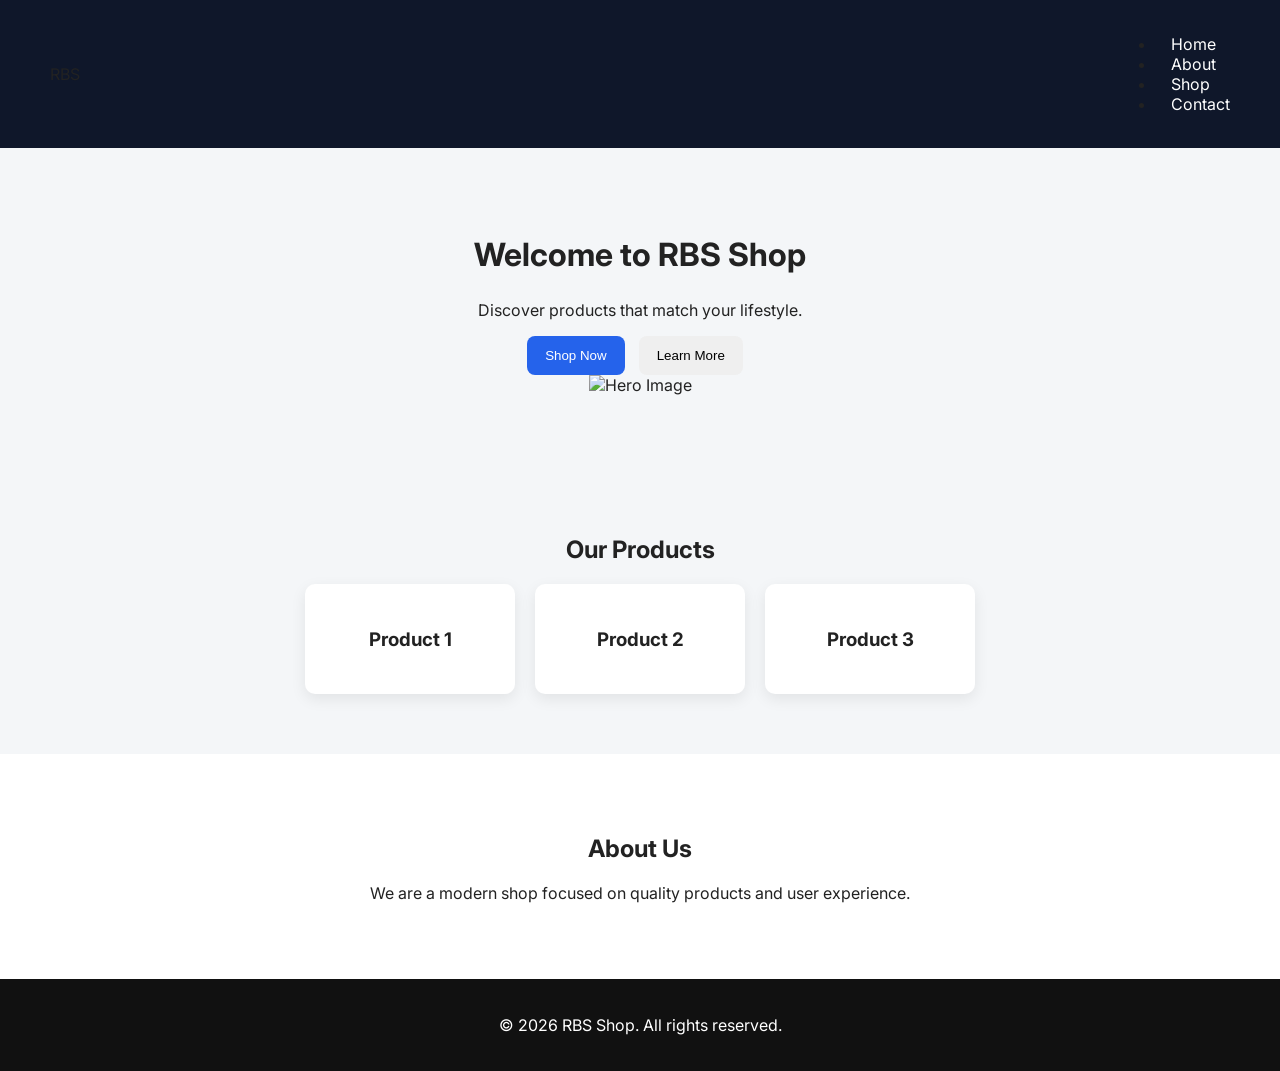
==== index.html @ 9e63a160 "Add files via upload" ====
<!DOCTYPE html>
<html lang="en">
<head>
  <meta charset="UTF-8">
  <meta name="viewport" content="width=device-width, initial-scale=1.0">
  <title>RBS Shop</title>

  <!-- Google Font -->
  <link href="https://fonts.googleapis.com/css2?family=Inter:wght@400;600;700&display=swap" rel="stylesheet">

  <!-- CSS File -->
  <link rel="stylesheet" href="style.css">
</head>

<body>

  <!-- NAVBAR -->
  <nav class="navbar">
    <div class="logo">RBS</div>

    <ul class="nav-links">
      <li><a href="#">Home</a></li>
      <li><a href="#">About</a></li>
      <li><a href="#">Shop</a></li>
      <li><a href="#">Contact</a></li>
    </ul>
  </nav>

  <!-- HERO -->
  <section class="hero">
    <div class="hero-text">
      <h1>Welcome to RBS Shop</h1>
      <p>Discover products that match your lifestyle.</p>

      <div class="hero-buttons">
        <button>Shop Now</button>
        <button>Learn More</button>
      </div>
    </div>

    <div class="hero-image">
      <img src="https://via.placeholder.com/400" alt="Hero Image">
    </div>
  </section>

  <!-- SHOP -->
  <section class="shop">
    <h2>Our Products</h2>

    <div class="product-grid">
      <div class="product-card">
        <h3>Product 1</h3>
      </div>

      <div class="product-card">
        <h3>Product 2</h3>
      </div>

      <div class="product-card">
        <h3>Product 3</h3>
      </div>
    </div>
  </section>

  <!-- ABOUT -->
  <section class="about">
    <h2>About Us</h2>
    <p>We are a modern shop focused on quality products and user experience.</p>
  </section>

  <!-- FOOTER -->
  <footer>
    <p>© 2026 RBS Shop. All rights reserved.</p>
  </footer>

</body>
</html>
---- style.css ----
body {
  margin: 0;
  font-family: "Inter", Arial, sans-serif;
  background-color: #f4f6f8;
  color: #222;
}

.navbar {
  display: flex;
  justify-content: space-between;
  align-items: center;
  padding: 18px 50px;
  background: #0f172a;
}

.nav-links a {
  color: white;
  text-decoration: none;
  margin-left: 15px;
}

.nav-links a {
  transition: 0.3s;
}

.nav-links a:hover {
  color: #60a5fa;
}

  .hero {
    flex-direction: column;
    text-align: center;
    padding: 60px 20px;
  }

  .hero-text {
    max-width: 100%;
  }

  .hero-text h1 {
    font-size: 32px;
  }

.hero-buttons button {
  padding: 12px 18px;
  border-radius: 8px;
  cursor: pointer;
  transition: 0.3s;
}

.hero-buttons button:first-child {
  background: #2563eb;
  color: white;
}

.hero-buttons button:first-child:hover {
  background: #1d4ed8;
}

.hero-buttons button:last-child:hover {
  background: #eef2ff;
}
.hero-buttons button {
  border: none;
  margin-right: 10px;
}

/* SHOP */
.shop {
  padding: 60px 40px;
  text-align: center;
}

.product-grid {
  display: flex;
  justify-content: center;
  gap: 20px;
}

.product-card {
  background: white;
  padding: 25px;
  width: 160px;
  border-radius: 10px;
  box-shadow: 0 5px 15px rgba(0,0,0,0.08);
  transition: 0.3s;
}

.product-card:hover {
  transform: translateY(-5px);
  box-shadow: 0 10px 25px rgba(0,0,0,0.12);
}

/* ABOUT */
.about {
  padding: 60px 40px;
  text-align: center;
  background: #fff;
}

/* FOOTER */
footer {
  background: #111;
  color: white;
  text-align: center;
  padding: 20px;
}

@media (max-width: 768px) {

  .navbar {
    flex-direction: column;
    gap: 10px;
    text-align: center;
  }

  .nav-links {
    display: flex;
    flex-direction: column;
    gap: 10px;
    padding: 0;
  }

  .hero {
    flex-direction: column;
    text-align: center;
    padding: 60px 20px;
  }

  .hero-text {
    max-width: 100%;
  }

  .hero-text h1 {
    font-size: 32px;
  }

  .product-grid {
    flex-direction: column;
    align-items: center;
  }

}
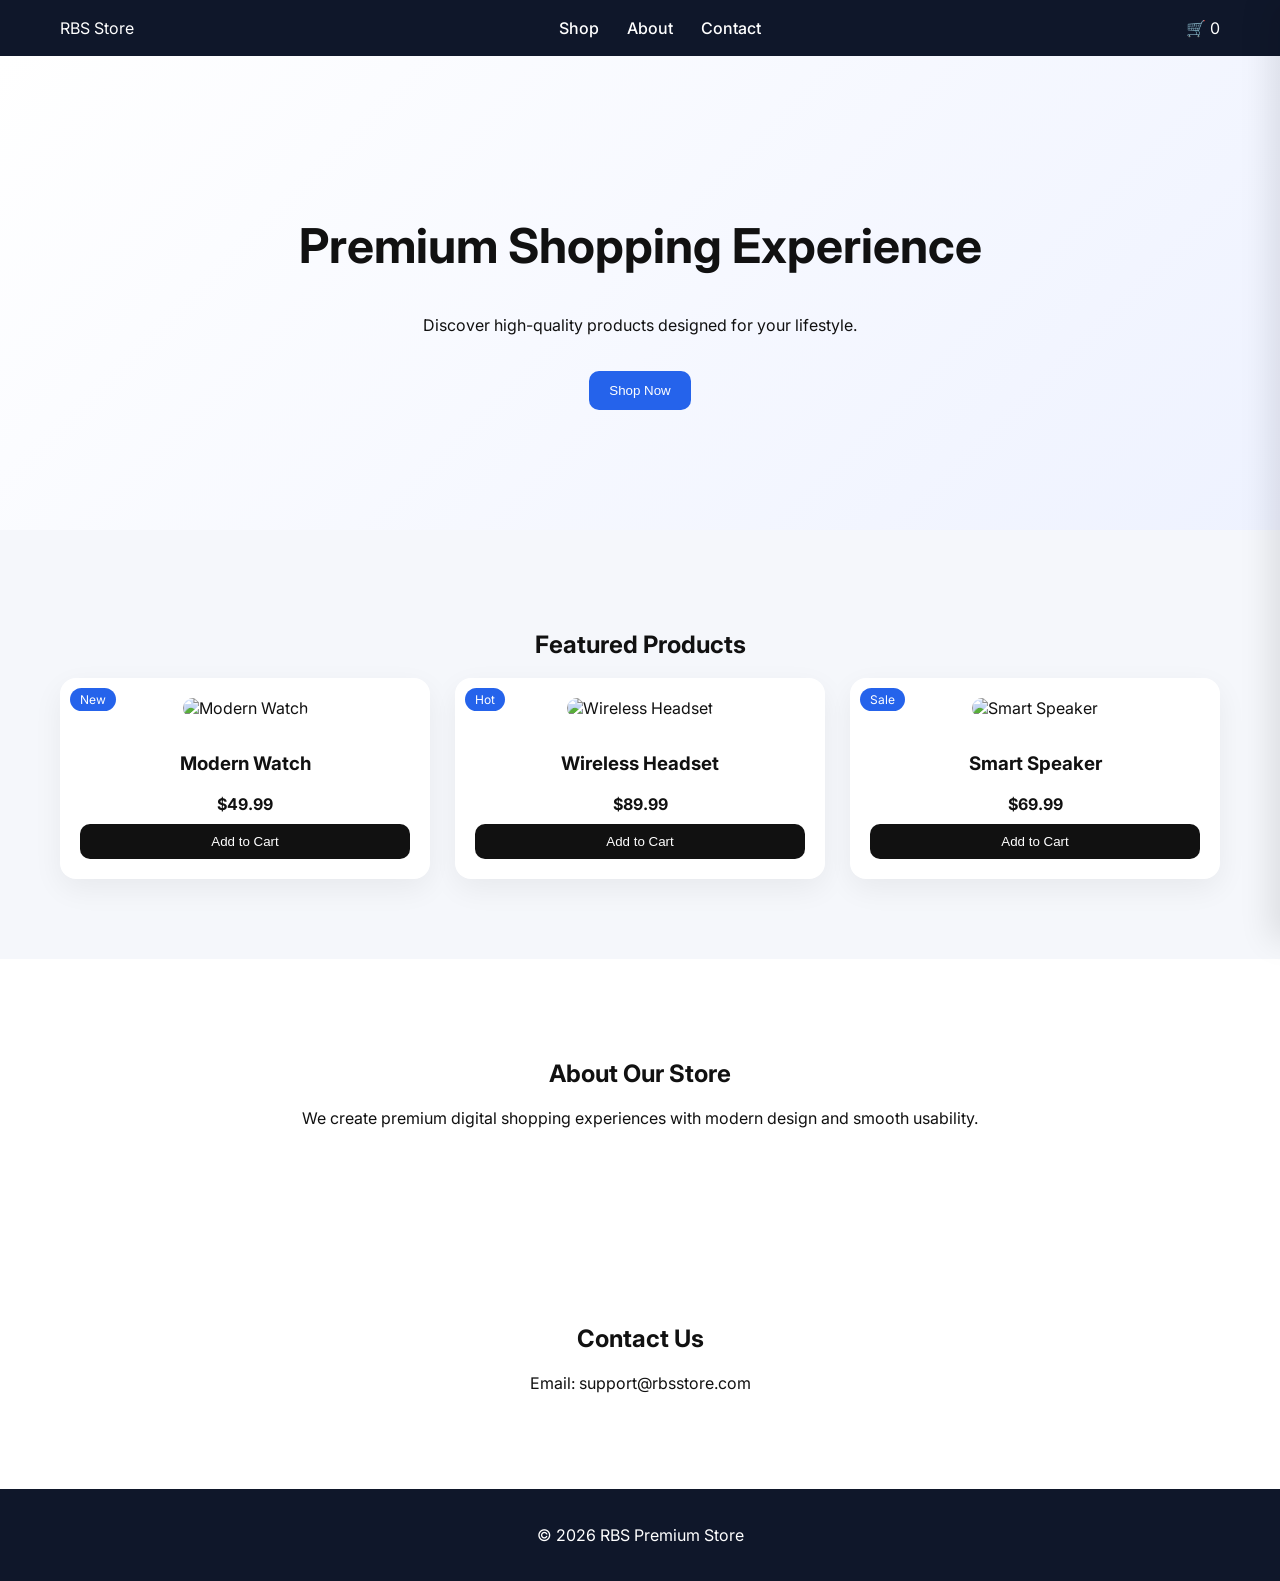
==== commit 2164c1b2: "index.html" ====
--- a/index.html
+++ b/index.html
@@ -1,78 +1,120 @@
-
 <!DOCTYPE html>
 <html lang="en">
 <head>
   <meta charset="UTF-8">
   <meta name="viewport" content="width=device-width, initial-scale=1.0">
-  <title>RBS Shop</title>
+  <title>RBS Premium Store</title>
 
-  <!-- Google Font -->
-  <link href="https://fonts.googleapis.com/css2?family=Inter:wght@400;600;700&display=swap" rel="stylesheet">
-
-  <!-- CSS File -->
+  <link href="https://fonts.googleapis.com/css2?family=Inter:wght@400;500;600;700&display=swap" rel="stylesheet">
   <link rel="stylesheet" href="style.css">
 </head>
 
 <body>
 
-  <!-- NAVBAR -->
-  <nav class="navbar">
-    <div class="logo">RBS</div>
+<!-- NAVBAR -->
+<header class="navbar">
+  <div class="logo">RBS Store</div>
 
-    <ul class="nav-links">
-      <li><a href="#">Home</a></li>
-      <li><a href="#">About</a></li>
-      <li><a href="#">Shop</a></li>
-      <li><a href="#">Contact</a></li>
-    </ul>
+  <nav class="nav-links">
+    <a href="#shop">Shop</a>
+    <a href="#about">About</a>
+    <a href="#contact">Contact</a>
   </nav>
 
-  <!-- HERO -->
-  <section class="hero">
-    <div class="hero-text">
-      <h1>Welcome to RBS Shop</h1>
-      <p>Discover products that match your lifestyle.</p>
+  <div class="cart-icon" onclick="toggleCart()">
+    🛒 <span id="cart-count">0</span>
+  </div>
+</header>
 
-      <div class="hero-buttons">
-        <button>Shop Now</button>
-        <button>Learn More</button>
-      </div>
+<!-- HERO -->
+<section class="hero">
+  <div class="hero-text">
+    <h1>Premium Shopping Experience</h1>
+    <p>Discover high-quality products designed for your lifestyle.</p>
+    <button class="hero-btn">Shop Now</button>
+  </div>
+</section>
+
+<!-- SHOP -->
+<section id="shop" class="shop">
+  <h2>Featured Products</h2>
+
+  <div class="product-grid">
+
+    <!-- Product 1 -->
+    <div class="product-card">
+      <img src="images/watch.jpg" alt="Modern Watch">
+
+      <div class="badge">New</div>
+
+      <h3>Modern Watch</h3>
+
+      <p class="price">$49.99</p>
+
+      <button onclick="addToCart('Modern Watch', 49.99)">
+        Add to Cart
+      </button>
     </div>
 
-    <div class="hero-image">
-      <img src="https://via.placeholder.com/400" alt="Hero Image">
+    <!-- Product 2 -->
+    <div class="product-card">
+      <img src="images/headset.jpg" alt="Wireless Headset">
+
+      <div class="badge">Hot</div>
+
+      <h3>Wireless Headset</h3>
+
+      <p class="price">$89.99</p>
+
+      <button onclick="addToCart('Wireless Headset', 89.99)">
+        Add to Cart
+      </button>
     </div>
-  </section>
 
-  <!-- SHOP -->
-  <section class="shop">
-    <h2>Our Products</h2>
+    <!-- Product 3 -->
+    <div class="product-card">
+      <img src="images/speaker.jpg" alt="Smart Speaker">
 
-    <div class="product-grid">
-      <div class="product-card">
-        <h3>Product 1</h3>
-      </div>
+      <div class="badge">Sale</div>
 
-      <div class="product-card">
-        <h3>Product 2</h3>
-      </div>
+      <h3>Smart Speaker</h3>
 
-      <div class="product-card">
-        <h3>Product 3</h3>
-      </div>
+      <p class="price">$69.99</p>
+
+      <button onclick="addToCart('Smart Speaker', 69.99)">
+        Add to Cart
+      </button>
     </div>
-  </section>
 
-  <!-- ABOUT -->
-  <section class="about">
-    <h2>About Us</h2>
-    <p>We are a modern shop focused on quality products and user experience.</p>
-  </section>
+  </div>
+</section>
 
-  <!-- FOOTER -->
-  <footer>
-    <p>© 2026 RBS Shop. All rights reserved.</p>
-  </footer>
+<!-- ABOUT -->
+<section class="about">
+  <h2>About Our Store</h2>
+  <p>We create premium digital shopping experiences with modern design and smooth usability.</p>
+</section>
+
+<!-- CONTACT -->
+<section class="contact">
+  <h2>Contact Us</h2>
+  <p>Email: support@rbsstore.com</p>
+</section>
+
+<!-- CART -->
+<aside id="cart" class="cart">
+  <h3>Your Cart</h3>
+  <div id="cart-items"></div>
+  <p>Total: $<span id="cart-total">0</span></p>
+  <button onclick="clearCart()" class="clear-btn">Clear Cart</button>
+</aside>
+
+<footer>
+  <p>© 2026 RBS Premium Store</p>
+</footer>
+
+<script src="script.js"></script>
 
 </body>
-</html>+</html>
+</html>
--- a/style.css
+++ b/style.css
@@ -1,143 +1,143 @@
 body {
   margin: 0;
-  font-family: "Inter", Arial, sans-serif;
-  background-color: #f4f6f8;
-  color: #222;
+  font-family: "Inter", sans-serif;
+  background: #f5f7fb;
+  color: #111;
 }
 
+/* NAVBAR */
 .navbar {
   display: flex;
   justify-content: space-between;
   align-items: center;
-  padding: 18px 50px;
+  padding: 18px 60px;
   background: #0f172a;
+  color: white;
+  position: sticky;
+  top: 0;
 }
 
 .nav-links a {
   color: white;
+  margin: 0 12px;
   text-decoration: none;
-  margin-left: 15px;
+  font-weight: 500;
 }
 
-.nav-links a {
-  transition: 0.3s;
+.cart-icon {
+  cursor: pointer;
 }
 
-.nav-links a:hover {
-  color: #60a5fa;
+/* HERO */
+.hero {
+  padding: 120px 60px;
+  text-align: center;
+  background: linear-gradient(135deg, #ffffff, #eef2ff);
 }
 
-  .hero {
-    flex-direction: column;
-    text-align: center;
-    padding: 60px 20px;
-  }
-
-  .hero-text {
-    max-width: 100%;
-  }
-
-  .hero-text h1 {
-    font-size: 32px;
-  }
-
-.hero-buttons button {
-  padding: 12px 18px;
-  border-radius: 8px;
-  cursor: pointer;
-  transition: 0.3s;
+.hero h1 {
+  font-size: 48px;
 }
 
-.hero-buttons button:first-child {
+.hero-btn {
+  margin-top: 20px;
+  padding: 12px 20px;
+  border: none;
   background: #2563eb;
   color: white;
-}
-
-.hero-buttons button:first-child:hover {
-  background: #1d4ed8;
-}
-
-.hero-buttons button:last-child:hover {
-  background: #eef2ff;
-}
-.hero-buttons button {
-  border: none;
-  margin-right: 10px;
+  border-radius: 10px;
 }
 
 /* SHOP */
 .shop {
-  padding: 60px 40px;
+  padding: 80px 60px;
   text-align: center;
 }
 
 .product-grid {
-  display: flex;
-  justify-content: center;
-  gap: 20px;
+  display: grid;
+  grid-template-columns: repeat(auto-fit, minmax(240px, 1fr));
+  gap: 25px;
 }
 
+/* PRODUCT CARD */
 .product-card {
   background: white;
-  padding: 25px;
-  width: 160px;
+  padding: 20px;
+  border-radius: 16px;
+  box-shadow: 0 10px 30px rgba(0,0,0,0.06);
+  transition: 0.3s;
+  position: relative;
+}
+
+.product-card:hover {
+  transform: translateY(-6px);
+}
+
+.badge {
+  position: absolute;
+  top: 10px;
+  left: 10px;
+  background: #2563eb;
+  color: white;
+  padding: 4px 10px;
+  font-size: 12px;
+  border-radius: 20px;
+}
+
+.price {
+  font-weight: bold;
+  margin: 10px 0;
+}
+
+.product-card button {
+  width: 100%;
+  padding: 10px;
+  border: none;
+  background: #111;
+  color: white;
   border-radius: 10px;
-  box-shadow: 0 5px 15px rgba(0,0,0,0.08);
+  cursor: pointer;
+}
+
+/* ABOUT / CONTACT */
+.about, .contact {
+  padding: 80px 60px;
+  text-align: center;
+  background: white;
+}
+
+/* CART */
+.cart {
+  position: fixed;
+  right: 0;
+  top: 0;
+  width: 320px;
+  height: 100%;
+  background: white;
+  padding: 20px;
+  box-shadow: -10px 0 30px rgba(0,0,0,0.1);
+  transform: translateX(100%);
   transition: 0.3s;
 }
 
-.product-card:hover {
-  transform: translateY(-5px);
-  box-shadow: 0 10px 25px rgba(0,0,0,0.12);
-}
-
-/* ABOUT */
-.about {
-  padding: 60px 40px;
-  text-align: center;
-  background: #fff;
+.cart.show {
+  transform: translateX(0);
 }
 
 /* FOOTER */
 footer {
-  background: #111;
-  color: white;
   text-align: center;
   padding: 20px;
+  background: #0f172a;
+  color: white;
 }
 
-@media (max-width: 768px) {
-
-  .navbar {
-    flex-direction: column;
-    gap: 10px;
-    text-align: center;
-  }
-
-  .nav-links {
-    display: flex;
-    flex-direction: column;
-    gap: 10px;
-    padding: 0;
-  }
-
-  .hero {
-    flex-direction: column;
-    text-align: center;
-    padding: 60px 20px;
-  }
-
-  .hero-text {
-    max-width: 100%;
-  }
-
-  .hero-text h1 {
-    font-size: 32px;
-  }
-
-  .product-grid {
-    flex-direction: column;
-    align-items: center;
-  }
-
-}+.product-card img {
+  width: 100%;
+  height: 220px;
+  object-fit: cover;
+  border-radius: 12px;
+  margin-bottom: 15px;
+}
+}
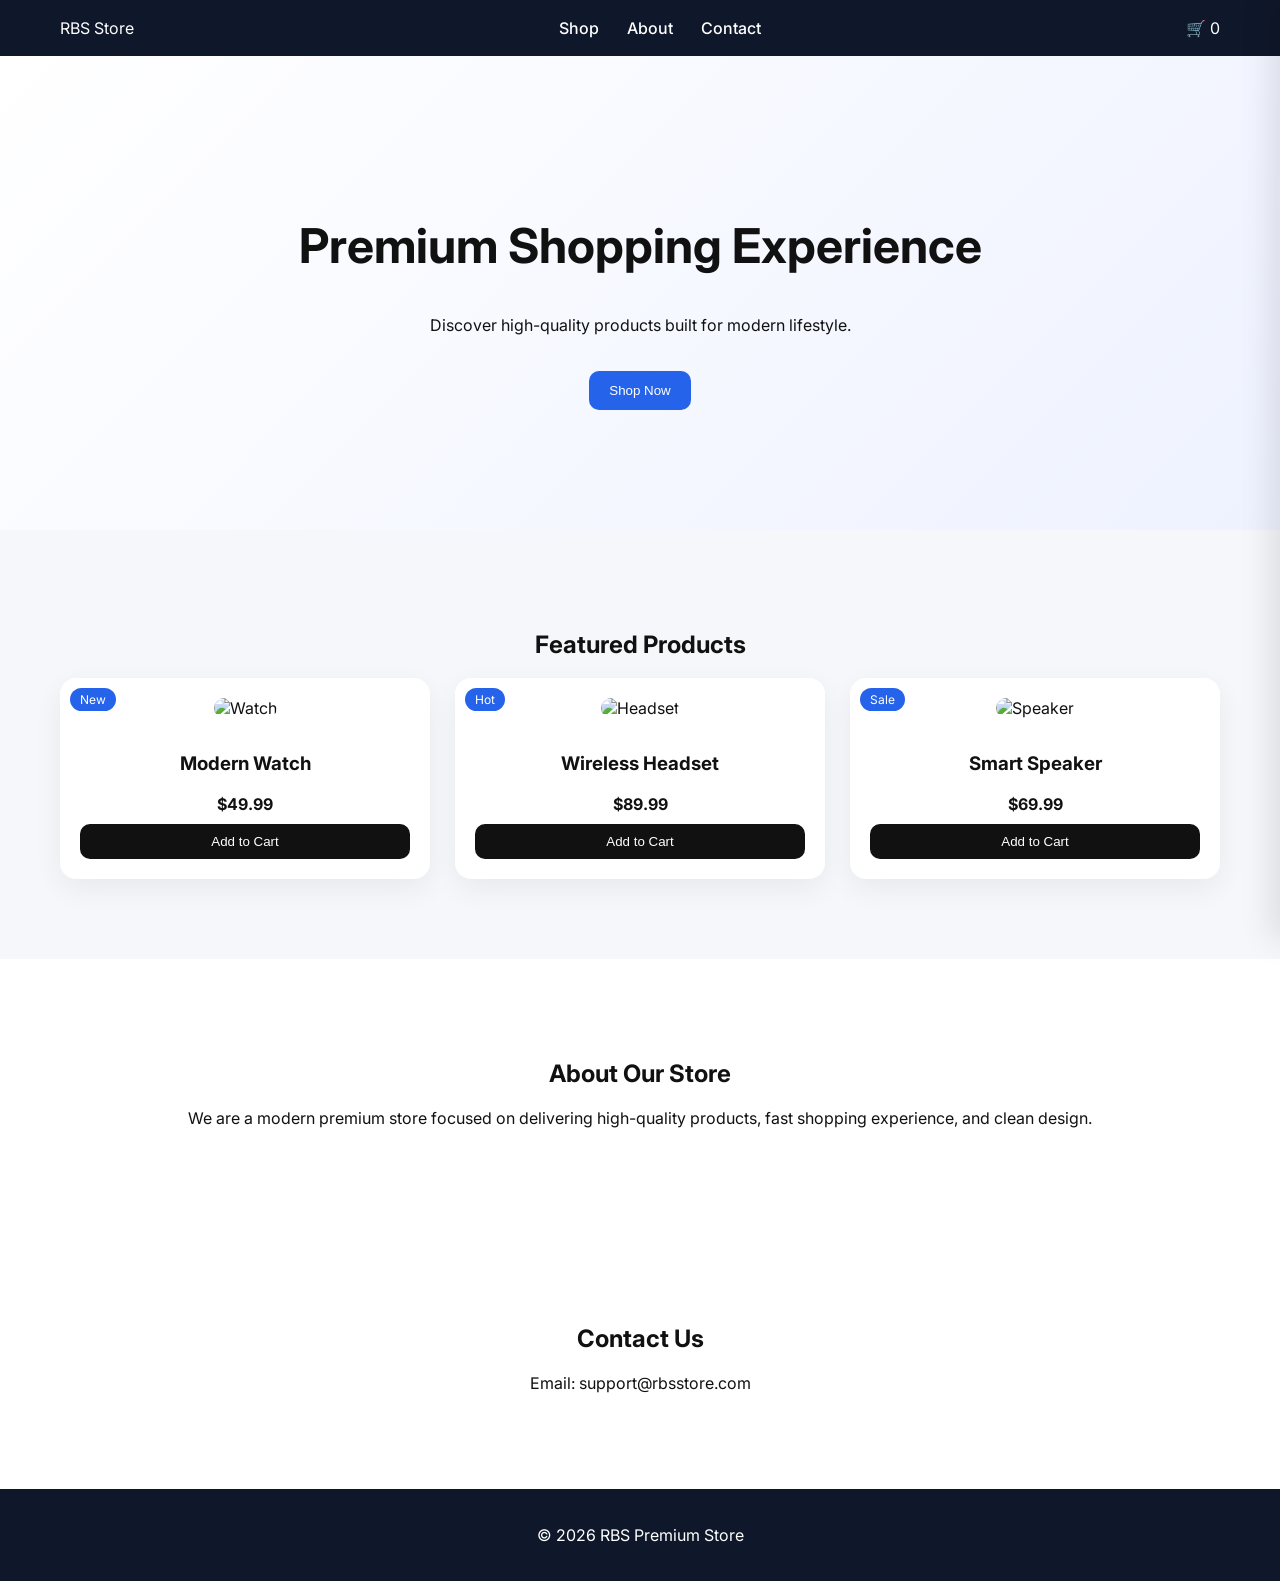
==== commit 57737dec: "index.html" ====
--- a/index.html
+++ b/index.html
@@ -5,7 +5,9 @@
   <meta name="viewport" content="width=device-width, initial-scale=1.0">
   <title>RBS Premium Store</title>
 
+  <!-- Font -->
   <link href="https://fonts.googleapis.com/css2?family=Inter:wght@400;500;600;700&display=swap" rel="stylesheet">
+
   <link rel="stylesheet" href="style.css">
 </head>
 
@@ -30,7 +32,7 @@
 <section class="hero">
   <div class="hero-text">
     <h1>Premium Shopping Experience</h1>
-    <p>Discover high-quality products designed for your lifestyle.</p>
+    <p>Discover high-quality products built for modern lifestyle.</p>
     <button class="hero-btn">Shop Now</button>
   </div>
 </section>
@@ -41,14 +43,13 @@
 
   <div class="product-grid">
 
-    <!-- Product 1 -->
+    <!-- PRODUCT 1 -->
     <div class="product-card">
-      <img src="images/watch.jpg" alt="Modern Watch">
+      <img src="https://images.unsplash.com/photo-1523275335684-37898b6baf30?auto=format&fit=crop&w=400&q=80" alt="Watch">
 
       <div class="badge">New</div>
 
       <h3>Modern Watch</h3>
-
       <p class="price">$49.99</p>
 
       <button onclick="addToCart('Modern Watch', 49.99)">
@@ -56,14 +57,13 @@
       </button>
     </div>
 
-    <!-- Product 2 -->
+    <!-- PRODUCT 2 -->
     <div class="product-card">
-      <img src="images/headset.jpg" alt="Wireless Headset">
+      <img src="https://images.unsplash.com/photo-1505740420928-5e560c06d30e?auto=format&fit=crop&w=400&q=80" alt="Headset">
 
       <div class="badge">Hot</div>
 
       <h3>Wireless Headset</h3>
-
       <p class="price">$89.99</p>
 
       <button onclick="addToCart('Wireless Headset', 89.99)">
@@ -71,14 +71,13 @@
       </button>
     </div>
 
-    <!-- Product 3 -->
+    <!-- PRODUCT 3 -->
     <div class="product-card">
-      <img src="images/speaker.jpg" alt="Smart Speaker">
+      <img src="https://images.unsplash.com/photo-1589254065878-42c9da997008?auto=format&fit=crop&w=400&q=80" alt="Speaker">
 
       <div class="badge">Sale</div>
 
       <h3>Smart Speaker</h3>
-
       <p class="price">$69.99</p>
 
       <button onclick="addToCart('Smart Speaker', 69.99)">
@@ -90,13 +89,16 @@
 </section>
 
 <!-- ABOUT -->
-<section class="about">
+<section id="about" class="about">
   <h2>About Our Store</h2>
-  <p>We create premium digital shopping experiences with modern design and smooth usability.</p>
+  <p>
+    We are a modern premium store focused on delivering high-quality products,
+    fast shopping experience, and clean design.
+  </p>
 </section>
 
 <!-- CONTACT -->
-<section class="contact">
+<section id="contact" class="contact">
   <h2>Contact Us</h2>
   <p>Email: support@rbsstore.com</p>
 </section>
@@ -105,10 +107,13 @@
 <aside id="cart" class="cart">
   <h3>Your Cart</h3>
   <div id="cart-items"></div>
+
   <p>Total: $<span id="cart-total">0</span></p>
+
   <button onclick="clearCart()" class="clear-btn">Clear Cart</button>
 </aside>
 
+<!-- FOOTER -->
 <footer>
   <p>© 2026 RBS Premium Store</p>
 </footer>
@@ -117,4 +122,3 @@
 
 </body>
 </html>
-</html>
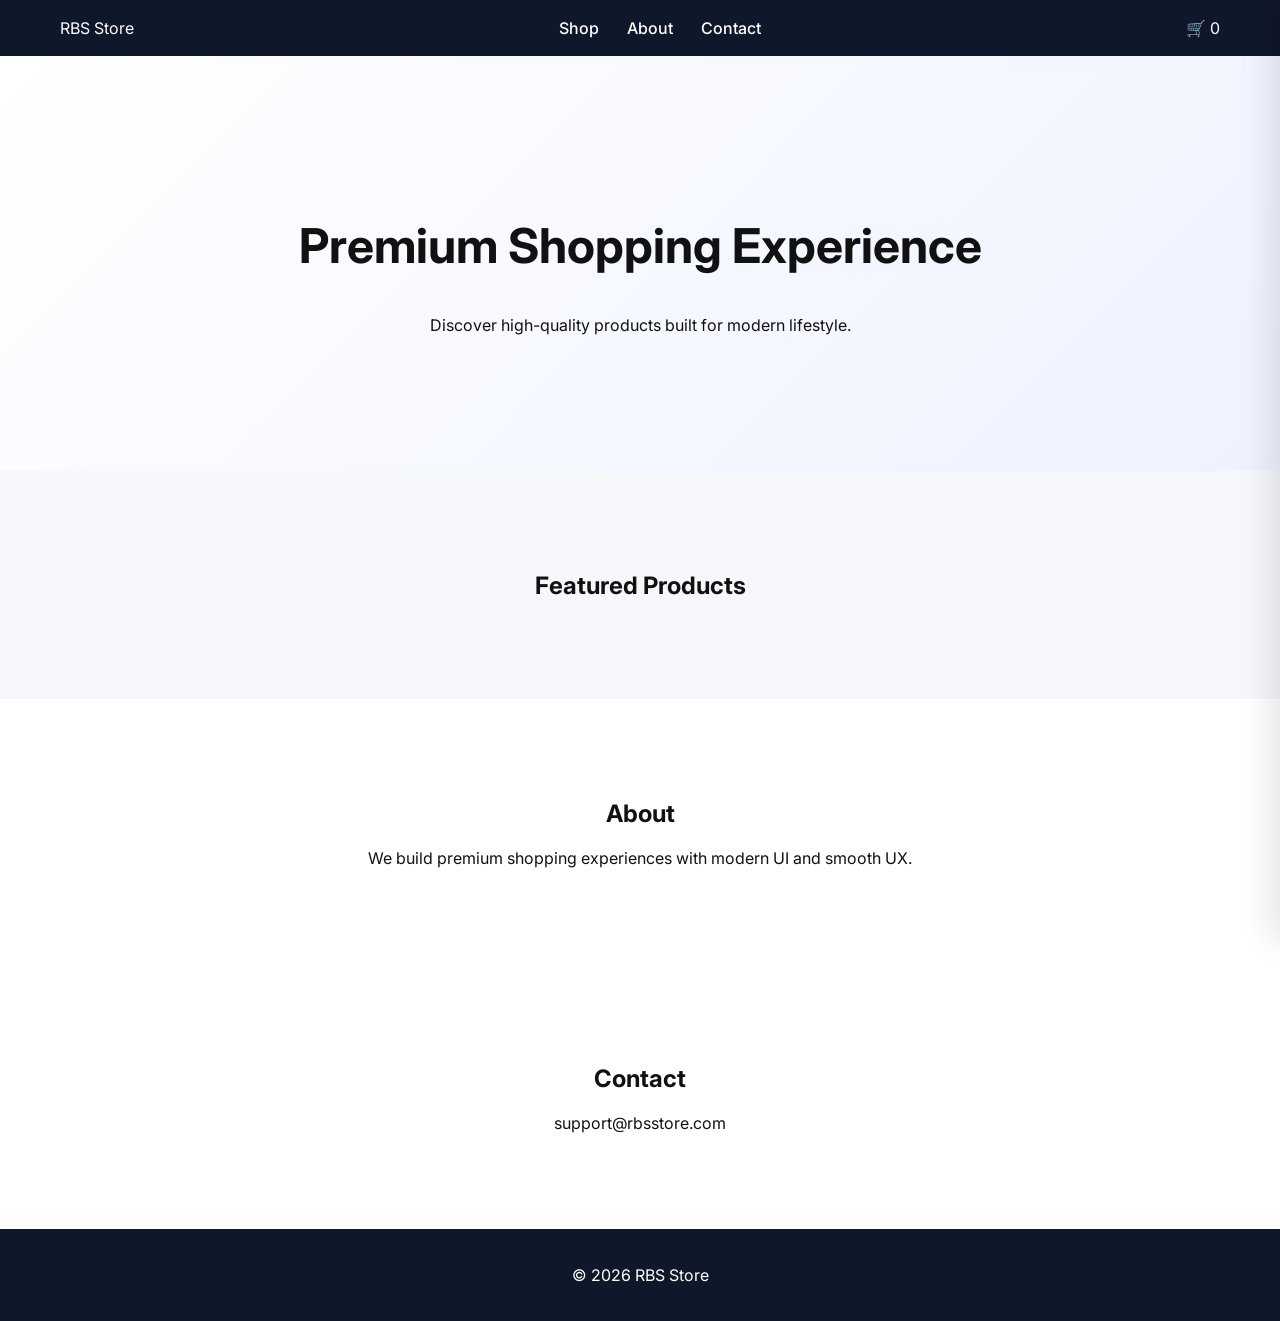
==== commit d6f7aaac: "index.html" ====
--- a/index.html
+++ b/index.html
@@ -5,15 +5,12 @@
   <meta name="viewport" content="width=device-width, initial-scale=1.0">
   <title>RBS Premium Store</title>
 
-  <!-- Font -->
   <link href="https://fonts.googleapis.com/css2?family=Inter:wght@400;500;600;700&display=swap" rel="stylesheet">
-
   <link rel="stylesheet" href="style.css">
 </head>
 
 <body>
 
-<!-- NAVBAR -->
 <header class="navbar">
   <div class="logo">RBS Store</div>
 
@@ -28,94 +25,39 @@
   </div>
 </header>
 
-<!-- HERO -->
 <section class="hero">
   <div class="hero-text">
     <h1>Premium Shopping Experience</h1>
     <p>Discover high-quality products built for modern lifestyle.</p>
-    <button class="hero-btn">Shop Now</button>
   </div>
 </section>
 
-<!-- SHOP -->
 <section id="shop" class="shop">
   <h2>Featured Products</h2>
-
-  <div class="product-grid">
-
-    <!-- PRODUCT 1 -->
-    <div class="product-card">
-      <img src="https://images.unsplash.com/photo-1523275335684-37898b6baf30?auto=format&fit=crop&w=400&q=80" alt="Watch">
-
-      <div class="badge">New</div>
-
-      <h3>Modern Watch</h3>
-      <p class="price">$49.99</p>
-
-      <button onclick="addToCart('Modern Watch', 49.99)">
-        Add to Cart
-      </button>
-    </div>
-
-    <!-- PRODUCT 2 -->
-    <div class="product-card">
-      <img src="https://images.unsplash.com/photo-1505740420928-5e560c06d30e?auto=format&fit=crop&w=400&q=80" alt="Headset">
-
-      <div class="badge">Hot</div>
-
-      <h3>Wireless Headset</h3>
-      <p class="price">$89.99</p>
-
-      <button onclick="addToCart('Wireless Headset', 89.99)">
-        Add to Cart
-      </button>
-    </div>
-
-    <!-- PRODUCT 3 -->
-    <div class="product-card">
-      <img src="https://images.unsplash.com/photo-1589254065878-42c9da997008?auto=format&fit=crop&w=400&q=80" alt="Speaker">
-
-      <div class="badge">Sale</div>
-
-      <h3>Smart Speaker</h3>
-      <p class="price">$69.99</p>
-
-      <button onclick="addToCart('Smart Speaker', 69.99)">
-        Add to Cart
-      </button>
-    </div>
-
-  </div>
+  <div class="product-grid"></div>
 </section>
 
-<!-- ABOUT -->
 <section id="about" class="about">
-  <h2>About Our Store</h2>
-  <p>
-    We are a modern premium store focused on delivering high-quality products,
-    fast shopping experience, and clean design.
-  </p>
+  <h2>About</h2>
+  <p>We build premium shopping experiences with modern UI and smooth UX.</p>
 </section>
 
-<!-- CONTACT -->
 <section id="contact" class="contact">
-  <h2>Contact Us</h2>
-  <p>Email: support@rbsstore.com</p>
+  <h2>Contact</h2>
+  <p>support@rbsstore.com</p>
 </section>
 
-<!-- CART -->
 <aside id="cart" class="cart">
   <h3>Your Cart</h3>
   <div id="cart-items"></div>
 
   <p>Total: $<span id="cart-total">0</span></p>
 
-  <button onclick="clearCart()" class="clear-btn">Clear Cart</button>
+  <button onclick="clearCart()">Clear Cart</button>
 </aside>
 
-<!-- FOOTER -->
 <footer>
-  <p>© 2026 RBS Premium Store</p>
+  <p>© 2026 RBS Store</p>
 </footer>
 
 <script src="script.js"></script>
